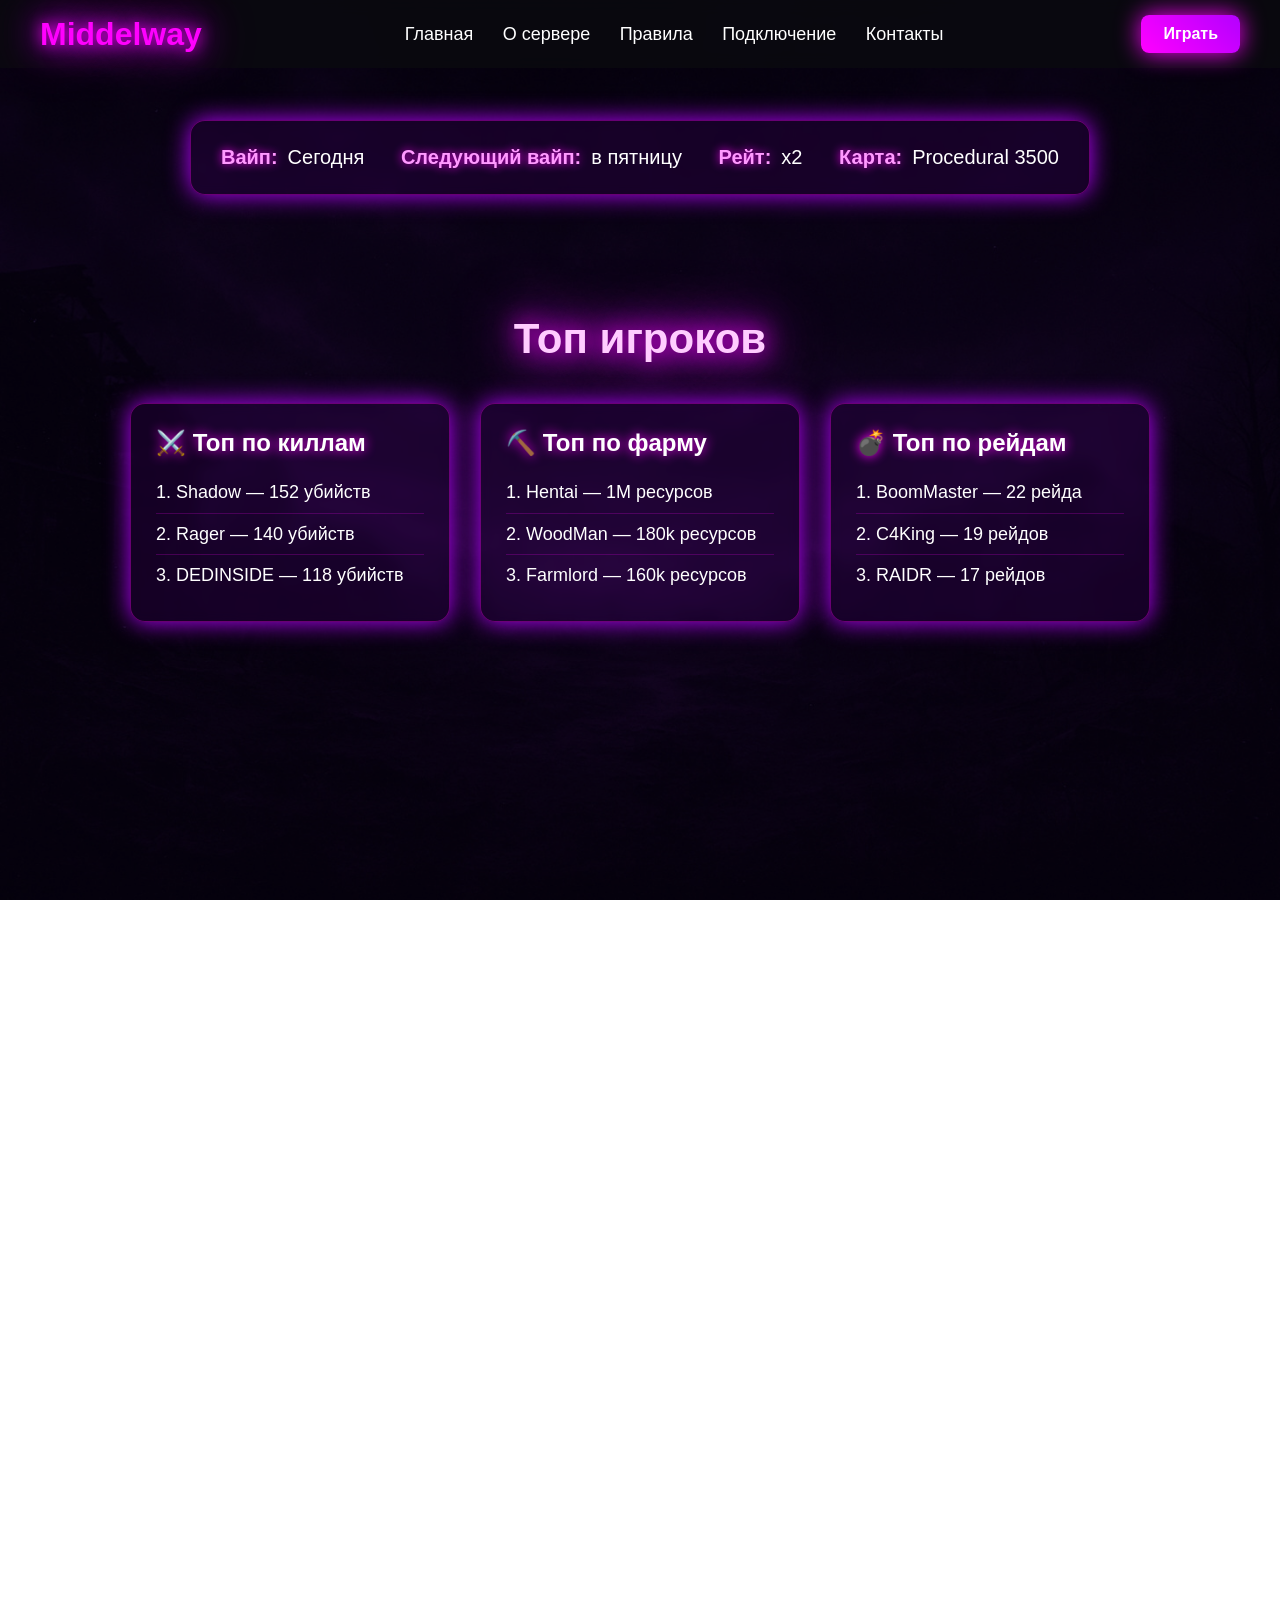
==== index.html @ d52a06a5 "Add files via upload" ====
<!DOCTYPE html>
<html lang="ru">
<head>
<meta charset="UTF-8" />
<meta name="viewport" content="width=device-width, initial-scale=1.0" />
<title>Middelway Rust Server</title>
<link rel="stylesheet" href="style.css" />
</head>
<body>

<header class="header">
  <div class="logo glow">Middelway</div>
  <nav id="navMenu">
    <a href="index.html">Главная</a>
    <a href="about.html">О сервере</a>
    <a href="rules.html">Правила</a>
    <a href="connect.html">Подключение</a>
    <a href="contacts.html">Контакты</a>
  </nav>

  <a href="steam://connect/YOUR-IP:PORT" class="play-btn">Играть</a>
  <div class="burger" onclick="toggleMenu()">☰</div>
</header>

<section class="server-info">
    <div class="info-line">
        <span class="info-title">Вайп:</span>
        <span class="info-value">Сегодня</span>
    </div>

    <div class="info-line">
        <span class="info-title">Следующий вайп:</span>
        <span class="info-value">в пятницу</span>
    </div>

    <div class="info-line">
        <span class="info-title">Рейт:</span>
        <span class="info-value">x2</span>
    </div>

    <div class="info-line">
        <span class="info-title">Карта:</span>
        <span class="info-value">Procedural 3500</span>
    </div>
</section>

<section class="top-stats">
    <h2>Топ игроков</h2>

    <div class="tops-container">

        <div class="top-card">
            <h3>⚔️ Топ по киллам</h3>
            <ul id="top-kills">
                <li>Загрузка...</li>
            </ul>
        </div>

        <div class="top-card">
            <h3>⛏️ Топ по фарму</h3>
            <ul id="top-farm">
                <li>Загрузка...</li>
            </ul>
        </div>

        <div class="top-card">
            <h3>💣 Топ по рейдам</h3>
            <ul id="top-raids">
                <li>Загрузка...</li>
            </ul>
        </div>

    </div>
</section>

<section id="home" class="hero">
  <div class="hero-overlay"></div>
</section>

<script>
function toggleMenu() {
    const menu = document.getElementById("navMenu");
    menu.style.display = menu.style.display === "flex" ? "none" : "flex";
}

function loadTopStats() {
    const kills = [
        "1. Shadow — 152 убийств",
        "2. Rager — 140 убийств",
        "3. DEDINSIDE — 118 убийств"
    ];

    const farm = [
        "1. Hentai — 1М ресурсов",
        "2. WoodMan — 180k ресурсов",
        "3. Farmlord — 160k ресурсов"
    ];

    const raids = [
        "1. BoomMaster — 22 рейда",
        "2. C4King — 19 рейдов",
        "3. RAIDR — 17 рейдов"
    ];

    document.getElementById("top-kills").innerHTML =
        kills.map(i => `<li>${i}</li>`).join("");

    document.getElementById("top-farm").innerHTML =
        farm.map(i => `<li>${i}</li>`).join("");

    document.getElementById("top-raids").innerHTML =
        raids.map(i => `<li>${i}</li>`).join("");
}

loadTopStats();

document.getElementById("server-online").textContent = "54 / 100";
</script>

</body>
</html>
---- style.css ----
/* ===== СБРОС ===== */
* {
    margin: 0;
    padding: 0;
    box-sizing: border-box;
    font-family: "Montserrat", sans-serif;
}

/* ===== ГЛОБАЛЬНЫЙ ФОН ===== */
body {
    background: url("images/rust-bg.jpg") center/cover no-repeat fixed;
    color: #fff;
    overflow-x: hidden;
}

/* ===== ГЛОБАЛЬНОЕ ЗАТЕМНЕНИЕ НА ВСЮ СТРАНИЦУ ===== */
body::before {
    content: "";
    position: fixed;
    inset: 0;
    background: rgba(0, 0, 0, 0.55);
    z-index: -1;
    pointer-events: none;
}

/* ===== HEADER ===== */
.header {
    width: 100%;
    padding: 15px 40px;
    display: flex;
    justify-content: space-between;
    align-items: center;
    background: rgba(10, 10, 15, 0.8);
    backdrop-filter: blur(8px);
    position: fixed;
    top: 0;
    z-index: 1000;
}

/* ЛОГО */
.logo {
    font-size: 32px;
    font-weight: 700;
    color: #ff00ff;
    text-shadow: 0 0 15px #ff00ff, 0 0 35px #b400ff, 0 0 55px #ff00ff;
}

/* ===== NAV ===== */
#navMenu a {
    margin-left: 25px;
    text-decoration: none;
    color: #fff;
    font-size: 18px;
    transition: 0.3s;
}

#navMenu a:hover {
    color: #ff00ff;
    text-shadow: 0 0 10px #ff00ff;
}

/* Кнопка Играть */
.play-btn {
    padding: 10px 22px;
    background: linear-gradient(45deg, #ff00ff, #b400ff);
    color: #fff;
    border-radius: 8px;
    text-decoration: none;
    font-weight: 700;
    margin-left: 20px;
    transition: 0.3s;
    box-shadow: 0 0 25px #ff00ff;
}

.play-btn:hover {
    background: linear-gradient(45deg, #ff33ff, #cc00ff);
    box-shadow: 0 0 40px #ff00ff;
}

/* ===== БУРГЕР ===== */
.burger {
    display: none;
    font-size: 32px;
    cursor: pointer;
    margin-left: 15px;
}

/* ===== HERO (ПРОЗРАЧНЫЙ, БЕЗ ФОНА) ===== */
.hero {
    height: 100vh;
    background: transparent;
    display: flex;
    flex-direction: column;
    justify-content: center;
    align-items: center;
    text-align: center;
    position: relative;
}

.hero h1 {
    z-index: 2;
    font-size: 60px;
    color: #ffccff;
    text-shadow:
        0 0 25px #ff00ff,
        0 0 45px #b400ff,
        0 0 70px #ff00ff;
}

.sub {
    z-index: 2;
    margin-top: 10px;
    font-size: 22px;
    color: #ffb7ff;
    text-shadow: 0 0 15px #ff00ff;
}

/* Кнопка */
.btn {
    z-index: 2;
    margin-top: 25px;
    padding: 12px 30px;
    background: rgba(255, 0, 255, 0.15);
    border: 2px solid #ff00ff;
    color: #ff00ff;
    font-size: 20px;
    border-radius: 10px;
    transition: 0.3s;
    box-shadow: 0 0 15px #8a00ff inset;
}

.btn:hover {
    background: #ff00ff;
    color: #000;
    box-shadow:
        0 0 20px #ff00ff,
        0 0 35px #b400ff,
        0 0 60px #ff00ff;
}

/* ===== INFO ===== */
.info {
    display: flex;
    justify-content: center;
    gap: 25px;
    padding: 80px 20px;
}

.info-card {
    width: 260px;
    padding: 20px;
    background: rgba(70, 0, 110, 0.25);
    backdrop-filter: blur(6px);
    border-radius: 15px;
    border: 1px solid rgba(255, 0, 255, 0.35);
    text-align: center;
    box-shadow: 0 0 25px #b400ff;
}

.info-card h3 {
    font-size: 22px;
    margin-bottom: 10px;
    text-shadow: 0 0 10px #ff00ff;
}

.info-card p {
    font-size: 20px;
}

/* ===== ADAPTIVE ===== */
@media (max-width: 850px) {

    #navMenu {
        display: none;
        position: absolute;
        top: 70px;
        right: 40px;
        background: rgba(0,0,0,0.85);
        padding: 15px;
        border-radius: 10px;
        flex-direction: column;
        gap: 10px;
        width: 180px;
    }

    .burger {
        display: block;
    }

    .info {
        flex-direction: column;
        align-items: center;
    }

    .hero h1 {
        font-size: 44px;
    }

    .btn {
        font-size: 18px;
    }
}

/* ===== ТОП ИГРОКОВ ===== */

.top-stats {
    padding: 120px 20px 80px;
    text-align: center;
}

.top-stats h2 {
    font-size: 42px;
    margin-bottom: 40px;
    color: #ffccff;
    text-shadow: 
        0 0 25px #ff00ff,
        0 0 45px #b400ff,
        0 0 70px #ff00ff;
}

.tops-container {
    display: flex;
    justify-content: center;
    gap: 30px;
    flex-wrap: wrap;
}

.top-card {
    width: 320px;
    padding: 25px;
    background: rgba(70, 0, 110, 0.25);
    backdrop-filter: blur(6px);
    border-radius: 15px;
    border: 1px solid rgba(255, 0, 255, 0.35);
    box-shadow: 0 0 25px #b400ff;
    text-align: left;
}

.top-card h3 {
    font-size: 24px;
    margin-bottom: 15px;
    text-shadow: 0 0 12px #ff00ff;
}

.top-card ul {
    list-style: none;
    font-size: 18px;
    line-height: 1.7;
}

.top-card li {
    padding: 5px 0;
    border-bottom: 1px solid rgba(255, 0, 255, 0.2);
}

.top-card li:last-child {
    border-bottom: none;
}

/* ===== АДАПТИВ ===== */

@media (max-width: 850px) {

    .top-stats h2 {
        font-size: 32px;
    }

    .top-card {
        width: 90%;
    }
}

/* ===== SERVER INFO PANEL ===== */
.server-info {
    margin-top: 120px;
    width: 90%;
    max-width: 900px;
    margin-left: auto;
    margin-right: auto;
    padding: 25px 30px;
    background: rgba(70, 0, 110, 0.25);
    backdrop-filter: blur(6px);
    border: 1px solid rgba(255, 0, 255, 0.35);
    border-radius: 15px;
    box-shadow: 0 0 25px #b400ff;
    display: flex;
    flex-wrap: wrap;
    justify-content: space-between;
    gap: 15px;
}

.info-line {
    display: flex;
    gap: 10px;
    font-size: 20px;
    align-items: center;
}

.info-title {
    font-weight: 700;
    color: #ff99ff;
    text-shadow: 0 0 10px #ff00ff;
}

.info-value {
    color: #ffffff;
}

/* Адаптив */
@media (max-width: 700px) {
    .server-info {
        flex-direction: column;
        text-align: center;
        gap: 8px;
    }
}
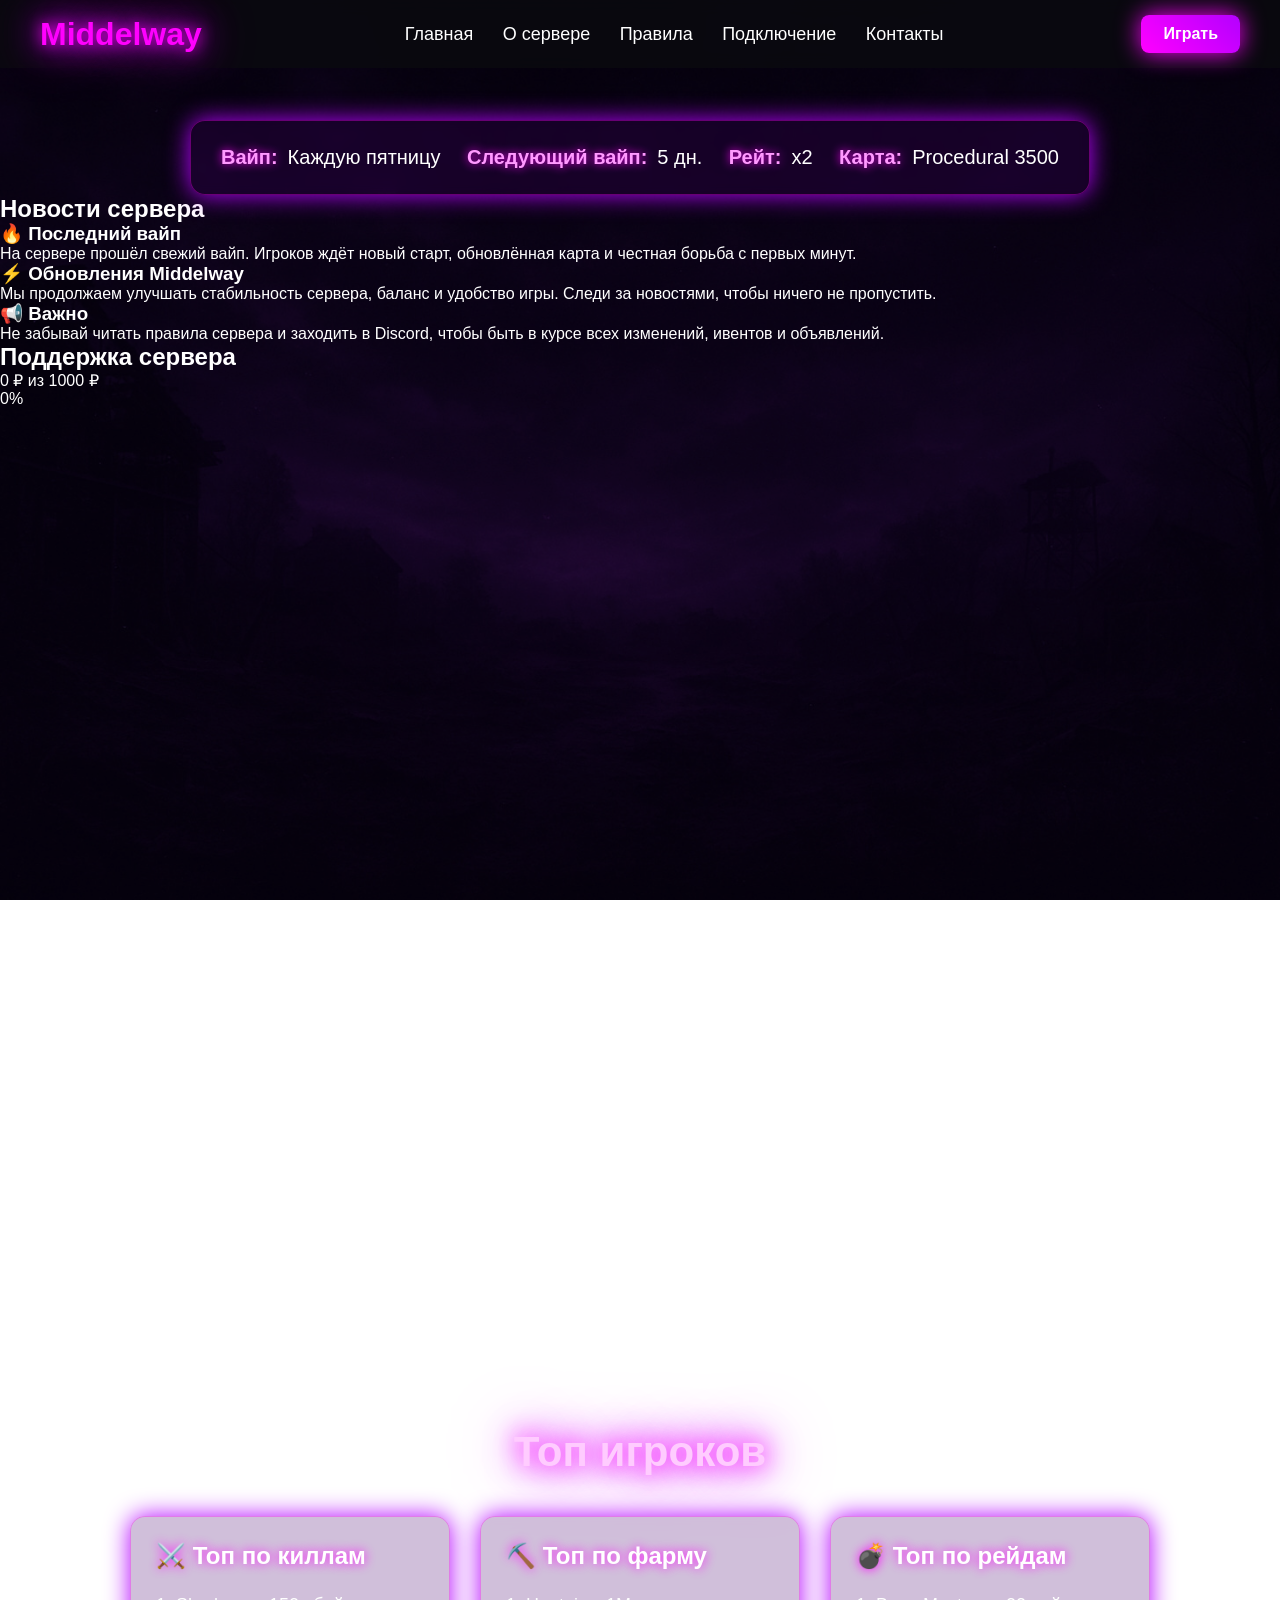
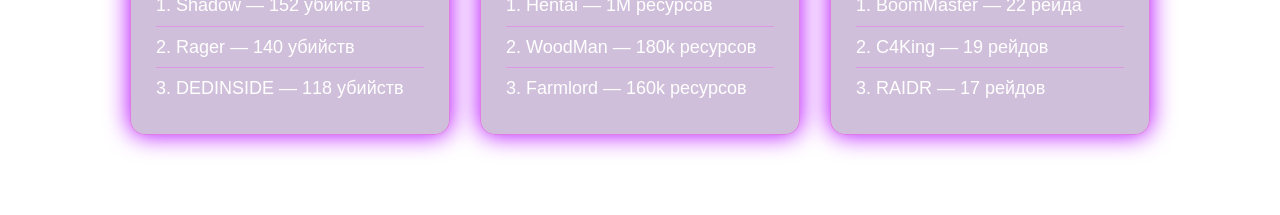
==== commit dbd80f24: "Update index.html" ====
--- a/index.html
+++ b/index.html
@@ -10,6 +10,7 @@
 
 <header class="header">
   <div class="logo glow">Middelway</div>
+
   <nav id="navMenu">
     <a href="index.html">Главная</a>
     <a href="about.html">О сервере</a>
@@ -18,19 +19,20 @@
     <a href="contacts.html">Контакты</a>
   </nav>
 
-  <a href="steam://connect/YOUR-IP:PORT" class="play-btn">Играть</a>
+  <a onclick="playRust()" class="play-btn">Играть</a>
+
   <div class="burger" onclick="toggleMenu()">☰</div>
 </header>
 
 <section class="server-info">
     <div class="info-line">
         <span class="info-title">Вайп:</span>
-        <span class="info-value">Сегодня</span>
+        <span class="info-value">Каждую пятницу</span>
     </div>
 
     <div class="info-line">
         <span class="info-title">Следующий вайп:</span>
-        <span class="info-value">в пятницу</span>
+        <span class="info-value" id="wipe-timer">Загрузка...</span>
     </div>
 
     <div class="info-line">
@@ -42,6 +44,56 @@
         <span class="info-title">Карта:</span>
         <span class="info-value">Procedural 3500</span>
     </div>
+</section>
+
+<section class="news-section">
+    <h2>Новости сервера</h2>
+
+    <div class="news-container">
+
+        <div class="news-card">
+            <h3>🔥 Последний вайп</h3>
+            <p>
+                На сервере прошёл свежий вайп. Игроков ждёт новый старт, обновлённая карта и честная борьба с первых минут.
+            </p>
+        </div>
+
+        <div class="news-card">
+            <h3>⚡ Обновления Middelway</h3>
+            <p>
+                Мы продолжаем улучшать стабильность сервера, баланс и удобство игры. Следи за новостями, чтобы ничего не пропустить.
+            </p>
+        </div>
+
+        <div class="news-card">
+            <h3>📢 Важно</h3>
+            <p>
+                Не забывай читать правила сервера и заходить в Discord, чтобы быть в курсе всех изменений, ивентов и объявлений.
+            </p>
+        </div>
+
+    </div>
+</section>
+
+<section class="donate-goal">
+    <h2>Поддержка сервера</h2>
+
+    <div class="donate-card">
+        <div class="donate-text">
+            <span id="donate-current">100</span> ₽ из
+            <span id="donate-goal">1000</span> ₽
+        </div>
+
+        <div class="progress-bar">
+            <div class="progress-fill" id="progress-fill"></div>
+        </div>
+
+        <div class="progress-percent" id="progress-percent">0%</div>
+    </div>
+</section>
+
+<section id="home" class="hero">
+  <div class="hero-overlay"></div>
 </section>
 
 <section class="top-stats">
@@ -73,16 +125,67 @@
     </div>
 </section>
 
-<section id="home" class="hero">
-  <div class="hero-overlay"></div>
-</section>
-
 <script>
 function toggleMenu() {
     const menu = document.getElementById("navMenu");
     menu.style.display = menu.style.display === "flex" ? "none" : "flex";
 }
 
+/* ФУНКЦИЯ ПОДКЛЮЧЕНИЯ К RUST */
+function playRust() {
+    window.location.href = "steam://run/252490//+connect%20195.60.166.169:28015";
+}
+
+/* АВТОМАТИЧЕСКИЙ ВАЙП КАЖДУЮ ПЯТНИЦУ */
+function getNextWipeDate() {
+    const now = new Date();
+
+    const wipeDay = 5;
+    const wipeHour = 15;
+    const wipeMinute = 0;
+    const wipeSecond = 0;
+
+    let next = new Date(now);
+    let daysUntil = wipeDay - now.getDay();
+
+    if (daysUntil < 0) {
+        daysUntil += 7;
+    }
+
+    next.setDate(now.getDate() + daysUntil);
+    next.setHours(wipeHour, wipeMinute, wipeSecond, 0);
+
+    if (next <= now) {
+        next.setDate(next.getDate() + 7);
+    }
+
+    return next;
+}
+
+function updateWipeTimer() {
+    const wipeTimerEl = document.getElementById("wipe-timer");
+    const now = new Date();
+    const nextWipe = getNextWipeDate();
+    const diff = nextWipe - now;
+
+    if (diff <= 0) {
+        wipeTimerEl.textContent = "Вайп!";
+        return;
+    }
+
+    const days = Math.floor(diff / (1000 * 60 * 60 * 24));
+    const hours = Math.floor((diff / (1000 * 60 * 60)) % 24);
+    const minutes = Math.floor((diff / (1000 * 60)) % 60);
+    const seconds = Math.floor((diff / (1000) % 60));
+
+    if (days >= 1) {
+        wipeTimerEl.textContent = `${days} дн.`;
+    } else {
+        wipeTimerEl.textContent = `${hours}ч ${minutes}м ${seconds}с`;
+    }
+}
+
+/* ТОП СТАТИСТИКА */
 function loadTopStats() {
     const kills = [
         "1. Shadow — 152 убийств",
@@ -112,9 +215,27 @@
         raids.map(i => `<li>${i}</li>`).join("");
 }
 
+/* ПРОГРЕСС ПОДДЕРЖКИ */
+function updateDonateProgress(current, goal) {
+    const currentEl = document.getElementById("donate-current");
+    const goalEl = document.getElementById("donate-goal");
+    const fillEl = document.getElementById("progress-fill");
+    const percentEl = document.getElementById("progress-percent");
+
+    const percent = Math.min((current / goal) * 100, 100);
+
+    currentEl.textContent = current;
+    goalEl.textContent = goal;
+    fillEl.style.width = percent + "%";
+    percentEl.textContent = Math.round(percent) + "%";
+}
+
 loadTopStats();
-
-document.getElementById("server-online").textContent = "54 / 100";
+updateWipeTimer();
+setInterval(updateWipeTimer, 1000);
+
+/* Тут меняешь суммы */
+updateDonateProgress(0, 1000);
 </script>
 
 </body>
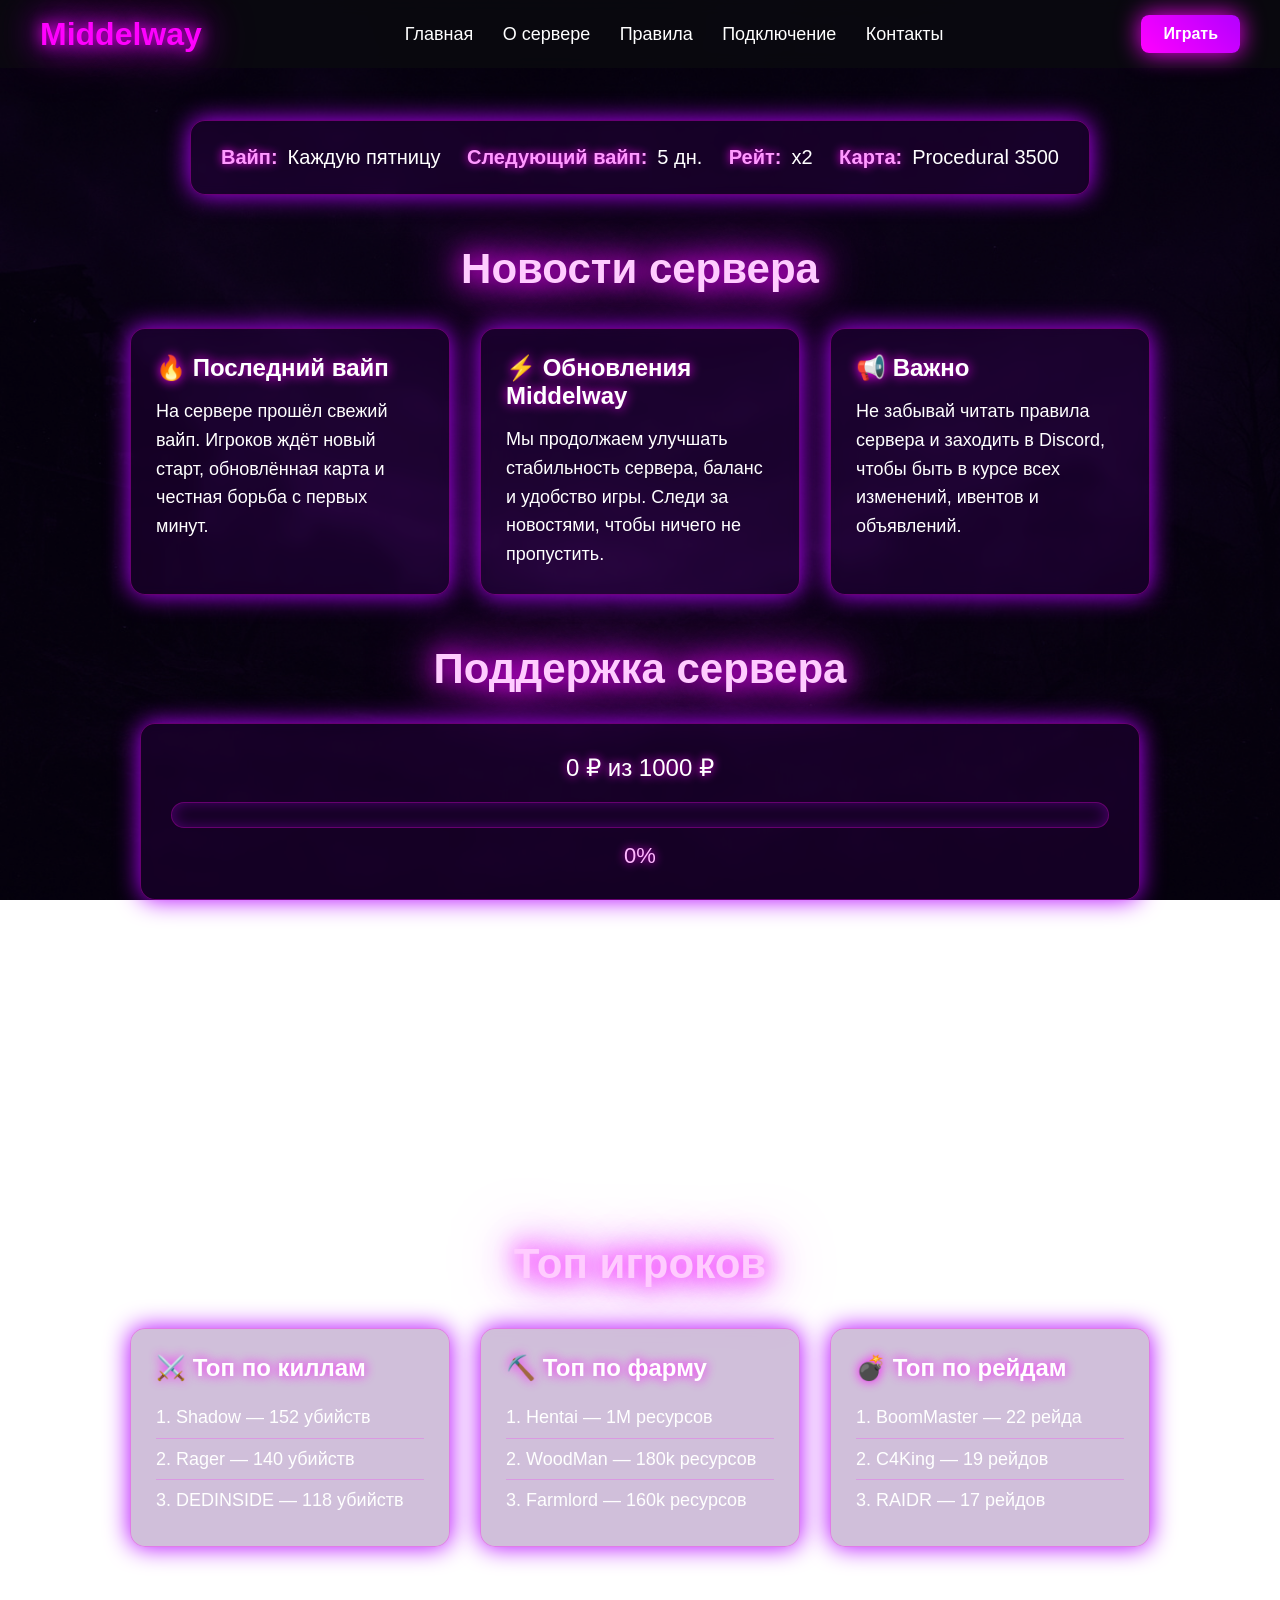
==== commit 44e45293: "Add files via upload" ====
--- a/index.html
+++ b/index.html
@@ -239,4 +239,4 @@
 </script>
 
 </body>
-</html>
+</html>
--- a/style.css
+++ b/style.css
@@ -70,6 +70,7 @@
     margin-left: 20px;
     transition: 0.3s;
     box-shadow: 0 0 25px #ff00ff;
+    cursor: pointer;
 }
 
 .play-btn:hover {
@@ -85,9 +86,9 @@
     margin-left: 15px;
 }
 
-/* ===== HERO (ПРОЗРАЧНЫЙ, БЕЗ ФОНА) ===== */
+/* ===== HERO ===== */
 .hero {
-    height: 100vh;
+    height: 250px;
     background: transparent;
     display: flex;
     flex-direction: column;
@@ -167,9 +168,152 @@
     font-size: 20px;
 }
 
+/* ===== SERVER INFO PANEL ===== */
+.server-info {
+    margin-top: 120px;
+    width: 90%;
+    max-width: 900px;
+    margin-left: auto;
+    margin-right: auto;
+    padding: 25px 30px;
+    background: rgba(70, 0, 110, 0.25);
+    backdrop-filter: blur(6px);
+    border: 1px solid rgba(255, 0, 255, 0.35);
+    border-radius: 15px;
+    box-shadow: 0 0 25px #b400ff;
+    display: flex;
+    flex-wrap: wrap;
+    justify-content: space-between;
+    gap: 15px;
+}
+
+.info-line {
+    display: flex;
+    gap: 10px;
+    font-size: 20px;
+    align-items: center;
+}
+
+.info-title {
+    font-weight: 700;
+    color: #ff99ff;
+    text-shadow: 0 0 10px #ff00ff;
+}
+
+.info-value {
+    color: #ffffff;
+}
+
+/* ===== NEWS ===== */
+.news-section {
+    width: 90%;
+    max-width: 1200px;
+    margin: 50px auto 0;
+    text-align: center;
+}
+
+.news-section h2 {
+    font-size: 42px;
+    margin-bottom: 35px;
+    color: #ffccff;
+    text-shadow:
+        0 0 25px #ff00ff,
+        0 0 45px #b400ff,
+        0 0 70px #ff00ff;
+}
+
+.news-container {
+    display: flex;
+    justify-content: center;
+    gap: 30px;
+    flex-wrap: wrap;
+}
+
+.news-card {
+    width: 320px;
+    padding: 25px;
+    background: rgba(70, 0, 110, 0.25);
+    backdrop-filter: blur(6px);
+    border-radius: 15px;
+    border: 1px solid rgba(255, 0, 255, 0.35);
+    box-shadow: 0 0 25px #b400ff;
+    text-align: left;
+    transition: 0.3s;
+}
+
+.news-card:hover {
+    transform: translateY(-5px);
+    box-shadow: 0 0 35px #ff00ff;
+}
+
+.news-card h3 {
+    font-size: 24px;
+    margin-bottom: 15px;
+    text-shadow: 0 0 12px #ff00ff;
+}
+
+.news-card p {
+    font-size: 18px;
+    line-height: 1.6;
+}
+
+/* ===== ТОП ИГРОКОВ ===== */
+.top-stats {
+    padding: 90px 20px 80px;
+    text-align: center;
+}
+
+.top-stats h2 {
+    font-size: 42px;
+    margin-bottom: 40px;
+    color: #ffccff;
+    text-shadow: 
+        0 0 25px #ff00ff,
+        0 0 45px #b400ff,
+        0 0 70px #ff00ff;
+}
+
+.tops-container {
+    display: flex;
+    justify-content: center;
+    gap: 30px;
+    flex-wrap: wrap;
+}
+
+.top-card {
+    width: 320px;
+    padding: 25px;
+    background: rgba(70, 0, 110, 0.25);
+    backdrop-filter: blur(6px);
+    border-radius: 15px;
+    border: 1px solid rgba(255, 0, 255, 0.35);
+    box-shadow: 0 0 25px #b400ff;
+    text-align: left;
+}
+
+.top-card h3 {
+    font-size: 24px;
+    margin-bottom: 15px;
+    text-shadow: 0 0 12px #ff00ff;
+}
+
+.top-card ul {
+    list-style: none;
+    font-size: 18px;
+    line-height: 1.7;
+}
+
+.top-card li {
+    padding: 5px 0;
+    border-bottom: 1px solid rgba(255, 0, 255, 0.2);
+}
+
+.top-card li:last-child {
+    border-bottom: none;
+}
+
 /* ===== ADAPTIVE ===== */
 @media (max-width: 850px) {
-
     #navMenu {
         display: none;
         position: absolute;
@@ -199,67 +343,6 @@
     .btn {
         font-size: 18px;
     }
-}
-
-/* ===== ТОП ИГРОКОВ ===== */
-
-.top-stats {
-    padding: 120px 20px 80px;
-    text-align: center;
-}
-
-.top-stats h2 {
-    font-size: 42px;
-    margin-bottom: 40px;
-    color: #ffccff;
-    text-shadow: 
-        0 0 25px #ff00ff,
-        0 0 45px #b400ff,
-        0 0 70px #ff00ff;
-}
-
-.tops-container {
-    display: flex;
-    justify-content: center;
-    gap: 30px;
-    flex-wrap: wrap;
-}
-
-.top-card {
-    width: 320px;
-    padding: 25px;
-    background: rgba(70, 0, 110, 0.25);
-    backdrop-filter: blur(6px);
-    border-radius: 15px;
-    border: 1px solid rgba(255, 0, 255, 0.35);
-    box-shadow: 0 0 25px #b400ff;
-    text-align: left;
-}
-
-.top-card h3 {
-    font-size: 24px;
-    margin-bottom: 15px;
-    text-shadow: 0 0 12px #ff00ff;
-}
-
-.top-card ul {
-    list-style: none;
-    font-size: 18px;
-    line-height: 1.7;
-}
-
-.top-card li {
-    padding: 5px 0;
-    border-bottom: 1px solid rgba(255, 0, 255, 0.2);
-}
-
-.top-card li:last-child {
-    border-bottom: none;
-}
-
-/* ===== АДАПТИВ ===== */
-
-@media (max-width: 850px) {
 
     .top-stats h2 {
         font-size: 32px;
@@ -268,42 +351,14 @@
     .top-card {
         width: 90%;
     }
-}
-
-/* ===== SERVER INFO PANEL ===== */
-.server-info {
-    margin-top: 120px;
-    width: 90%;
-    max-width: 900px;
-    margin-left: auto;
-    margin-right: auto;
-    padding: 25px 30px;
-    background: rgba(70, 0, 110, 0.25);
-    backdrop-filter: blur(6px);
-    border: 1px solid rgba(255, 0, 255, 0.35);
-    border-radius: 15px;
-    box-shadow: 0 0 25px #b400ff;
-    display: flex;
-    flex-wrap: wrap;
-    justify-content: space-between;
-    gap: 15px;
-}
-
-.info-line {
-    display: flex;
-    gap: 10px;
-    font-size: 20px;
-    align-items: center;
-}
-
-.info-title {
-    font-weight: 700;
-    color: #ff99ff;
-    text-shadow: 0 0 10px #ff00ff;
-}
-
-.info-value {
-    color: #ffffff;
+
+    .news-section h2 {
+        font-size: 32px;
+    }
+
+    .news-card {
+        width: 90%;
+    }
 }
 
 /* Адаптив */
@@ -314,3 +369,78 @@
         gap: 8px;
     }
 }
+/* ===== DONATE GOAL ===== */
+.donate-goal {
+    width: 90%;
+    max-width: 1000px;
+    margin: 50px auto 0;
+    text-align: center;
+}
+
+.donate-goal h2 {
+    font-size: 42px;
+    margin-bottom: 30px;
+    color: #ffccff;
+    text-shadow:
+        0 0 25px #ff00ff,
+        0 0 45px #b400ff,
+        0 0 70px #ff00ff;
+}
+
+.donate-card {
+    padding: 30px;
+    background: rgba(70, 0, 110, 0.25);
+    backdrop-filter: blur(6px);
+    border-radius: 15px;
+    border: 1px solid rgba(255, 0, 255, 0.35);
+    box-shadow: 0 0 25px #b400ff;
+}
+
+.donate-text {
+    font-size: 24px;
+    margin-bottom: 20px;
+    color: #fff;
+    text-shadow: 0 0 10px #ff00ff;
+}
+
+.progress-bar {
+    width: 100%;
+    height: 26px;
+    background: rgba(20, 0, 35, 0.9);
+    border-radius: 999px;
+    overflow: hidden;
+    border: 1px solid rgba(255, 0, 255, 0.35);
+    box-shadow: inset 0 0 15px rgba(180, 0, 255, 0.35);
+}
+
+.progress-fill {
+    height: 100%;
+    width: 0%;
+    border-radius: 999px;
+    background: linear-gradient(90deg, #ff00ff, #b400ff);
+    box-shadow:
+        0 0 15px #ff00ff,
+        0 0 30px #b400ff;
+    transition: width 0.8s ease;
+}
+
+.progress-percent {
+    margin-top: 15px;
+    font-size: 22px;
+    color: #ffb7ff;
+    text-shadow: 0 0 10px #ff00ff;
+}
+
+@media (max-width: 850px) {
+    .donate-goal h2 {
+        font-size: 32px;
+    }
+
+    .donate-text {
+        font-size: 20px;
+    }
+
+    .progress-percent {
+        font-size: 18px;
+    }
+}
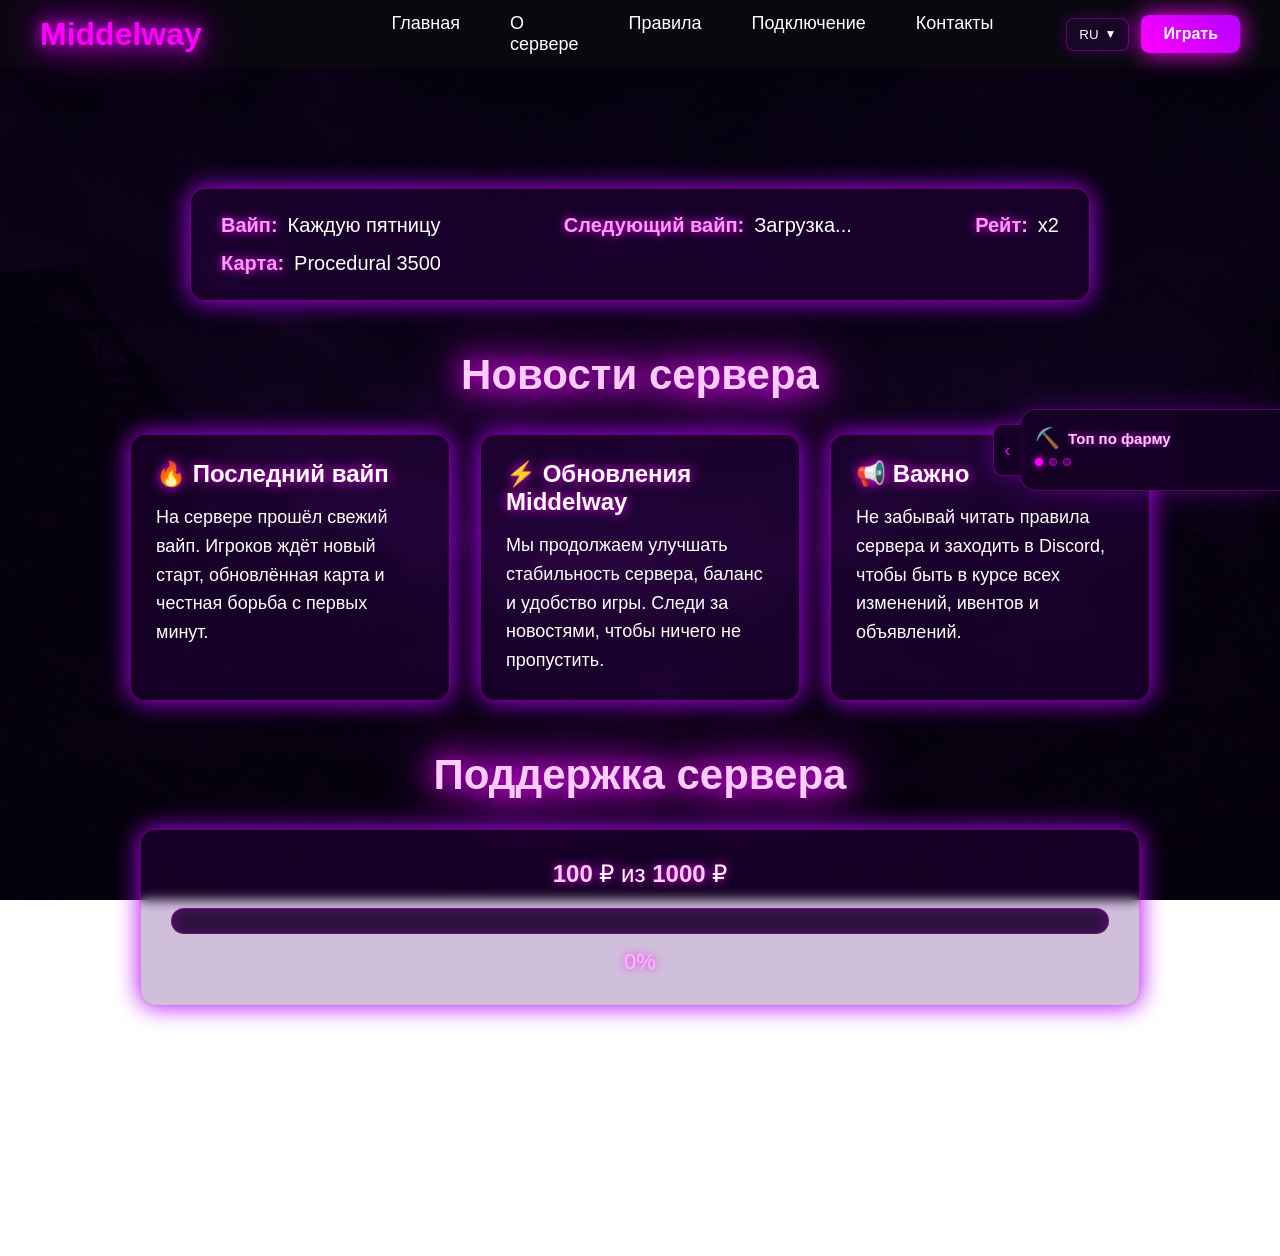
==== commit e96a9f5d: "Add files via upload" ====
--- a/index.html
+++ b/index.html
@@ -12,62 +12,74 @@
   <div class="logo glow">Middelway</div>
 
   <nav id="navMenu">
-    <a href="index.html">Главная</a>
-    <a href="about.html">О сервере</a>
-    <a href="rules.html">Правила</a>
-    <a href="connect.html">Подключение</a>
-    <a href="contacts.html">Контакты</a>
+    <a href="index.html" id="nav-home">Главная</a>
+    <a href="about.html" id="nav-about">О сервере</a>
+    <a href="rules.html" id="nav-rules">Правила</a>
+    <a href="connect.html" id="nav-connect">Подключение</a>
+    <a href="contacts.html" id="nav-contacts">Контакты</a>
   </nav>
 
-  <a onclick="playRust()" class="play-btn">Играть</a>
+  <a onclick="playRust()" class="play-btn" id="play-btn-text">Играть</a>
+
+  <div class="lang-dropdown">
+    <button class="lang-current" onclick="toggleLangMenu()">
+      <span id="current-lang-label">RU</span>
+      <span class="lang-arrow">▼</span>
+    </button>
+
+    <div class="lang-menu" id="lang-menu">
+      <button class="lang-option" onclick="setLanguage('ru')">Русский</button>
+      <button class="lang-option" onclick="setLanguage('en')">English</button>
+    </div>
+  </div>
 
   <div class="burger" onclick="toggleMenu()">☰</div>
 </header>
 
 <section class="server-info">
     <div class="info-line">
-        <span class="info-title">Вайп:</span>
-        <span class="info-value">Каждую пятницу</span>
+        <span class="info-title" id="wipe-title">Вайп:</span>
+        <span class="info-value" id="wipe-value">Каждую пятницу</span>
     </div>
 
     <div class="info-line">
-        <span class="info-title">Следующий вайп:</span>
+        <span class="info-title" id="next-wipe-title">Следующий вайп:</span>
         <span class="info-value" id="wipe-timer">Загрузка...</span>
     </div>
 
     <div class="info-line">
-        <span class="info-title">Рейт:</span>
+        <span class="info-title" id="rate-title">Рейт:</span>
         <span class="info-value">x2</span>
     </div>
 
     <div class="info-line">
-        <span class="info-title">Карта:</span>
+        <span class="info-title" id="map-title">Карта:</span>
         <span class="info-value">Procedural 3500</span>
     </div>
 </section>
 
 <section class="news-section">
-    <h2>Новости сервера</h2>
+    <h2 id="news-title">Новости сервера</h2>
 
     <div class="news-container">
 
         <div class="news-card">
-            <h3>🔥 Последний вайп</h3>
-            <p>
+            <h3 id="news1-title">🔥 Последний вайп</h3>
+            <p id="news1-text">
                 На сервере прошёл свежий вайп. Игроков ждёт новый старт, обновлённая карта и честная борьба с первых минут.
             </p>
         </div>
 
         <div class="news-card">
-            <h3>⚡ Обновления Middelway</h3>
-            <p>
+            <h3 id="news2-title">⚡ Обновления Middelway</h3>
+            <p id="news2-text">
                 Мы продолжаем улучшать стабильность сервера, баланс и удобство игры. Следи за новостями, чтобы ничего не пропустить.
             </p>
         </div>
 
         <div class="news-card">
-            <h3>📢 Важно</h3>
-            <p>
+            <h3 id="news3-title">📢 Важно</h3>
+            <p id="news3-text">
                 Не забывай читать правила сервера и заходить в Discord, чтобы быть в курсе всех изменений, ивентов и объявлений.
             </p>
         </div>
@@ -76,11 +88,11 @@
 </section>
 
 <section class="donate-goal">
-    <h2>Поддержка сервера</h2>
+    <h2 id="donate-title">Поддержка сервера</h2>
 
     <div class="donate-card">
         <div class="donate-text">
-            <span id="donate-current">100</span> ₽ из
+            <span id="donate-current">100</span> ₽ <span id="donate-from-text">из</span>
             <span id="donate-goal">1000</span> ₽
         </div>
 
@@ -92,37 +104,25 @@
     </div>
 </section>
 
+<div class="top-sidebar" id="top-sidebar">
+    <button class="top-sidebar-toggle" id="top-sidebar-toggle" onclick="toggleTopSidebar()" title="Скрыть">‹</button>
+    <div class="top-sidebar-inner" id="top-sidebar-inner">
+        <div class="top-sidebar-header">
+            <span class="top-sidebar-icon" id="top-sidebar-icon">⛏️</span>
+            <span class="top-sidebar-title" id="top-sidebar-title">Топ по фарму</span>
+        </div>
+        <div class="top-sidebar-dots">
+            <span class="top-dot active" data-i="0"></span>
+            <span class="top-dot" data-i="1"></span>
+            <span class="top-dot" data-i="2"></span>
+        </div>
+        <ul class="top-sidebar-list" id="top-sidebar-list"></ul>
+        <div class="top-sidebar-bar" id="top-sidebar-bar"></div>
+    </div>
+</div>
+
 <section id="home" class="hero">
   <div class="hero-overlay"></div>
-</section>
-
-<section class="top-stats">
-    <h2>Топ игроков</h2>
-
-    <div class="tops-container">
-
-        <div class="top-card">
-            <h3>⚔️ Топ по киллам</h3>
-            <ul id="top-kills">
-                <li>Загрузка...</li>
-            </ul>
-        </div>
-
-        <div class="top-card">
-            <h3>⛏️ Топ по фарму</h3>
-            <ul id="top-farm">
-                <li>Загрузка...</li>
-            </ul>
-        </div>
-
-        <div class="top-card">
-            <h3>💣 Топ по рейдам</h3>
-            <ul id="top-raids">
-                <li>Загрузка...</li>
-            </ul>
-        </div>
-
-    </div>
 </section>
 
 <script>
@@ -135,6 +135,18 @@
 function playRust() {
     window.location.href = "steam://run/252490//+connect%20195.60.166.169:28015";
 }
+
+/* ВЫПАДАЮЩЕЕ МЕНЮ ЯЗЫКА */
+function toggleLangMenu() {
+    document.querySelector(".lang-dropdown").classList.toggle("open");
+}
+
+document.addEventListener("click", function (e) {
+    const dropdown = document.querySelector(".lang-dropdown");
+    if (dropdown && !dropdown.contains(e.target)) {
+        dropdown.classList.remove("open");
+    }
+});
 
 /* АВТОМАТИЧЕСКИЙ ВАЙП КАЖДУЮ ПЯТНИЦУ */
 function getNextWipeDate() {
@@ -169,7 +181,7 @@
     const diff = nextWipe - now;
 
     if (diff <= 0) {
-        wipeTimerEl.textContent = "Вайп!";
+        wipeTimerEl.textContent = currentLang === "ru" ? "Вайп!" : "Wipe!";
         return;
     }
 
@@ -179,40 +191,213 @@
     const seconds = Math.floor((diff / (1000) % 60));
 
     if (days >= 1) {
-        wipeTimerEl.textContent = `${days} дн.`;
+        wipeTimerEl.textContent = currentLang === "ru"
+            ? `${days} дн.`
+            : `${days} d.`;
     } else {
-        wipeTimerEl.textContent = `${hours}ч ${minutes}м ${seconds}с`;
-    }
-}
-
-/* ТОП СТАТИСТИКА */
+        wipeTimerEl.textContent = currentLang === "ru"
+            ? `${hours}ч ${minutes}м ${seconds}с`
+            : `${hours}h ${minutes}m ${seconds}s`;
+    }
+}
+
+/* ТОП САЙДБАР — данные */
+const topData = {
+    ru: {
+        categories: [
+            {
+                icon: "⛏️",
+                title: "Топ по фарму",
+                items: [
+                    "Hentai — 1М ресурсов",
+                    "WoodMan — 850k ресурсов",
+                    "Farmlord — 780k ресурсов",
+                    "StoneKing — 640k ресурсов",
+                    "OreGod — 590k ресурсов",
+                    "TreeCutter — 520k ресурсов",
+                    "GrindMaster — 480k ресурсов",
+                    "MetalHead — 410k ресурсов",
+                    "SulfurBoy — 370k ресурсов",
+                    "Digger — 310k ресурсов"
+                ]
+            },
+            {
+                icon: "⚔️",
+                title: "Топ по убийствам",
+                items: [
+                    "Shadow — 152 убийства",
+                    "Rager — 140 убийств",
+                    "DEDINSIDE — 118 убийств",
+                    "Psycho — 104 убийства",
+                    "NightKiller — 97 убийств",
+                    "BloodyAce — 89 убийств",
+                    "Sniper1337 — 81 убийство",
+                    "HunterX — 74 убийства",
+                    "DarkWolf — 66 убийств",
+                    "SilentOne — 58 убийств"
+                ]
+            },
+            {
+                icon: "💣",
+                title: "Топ по взрывам",
+                items: [
+                    "BoomMaster — 22 рейда",
+                    "C4King — 19 рейдов",
+                    "RAIDR — 17 рейдов",
+                    "Destructor — 15 рейдов",
+                    "RocketMan — 13 рейдов",
+                    "BangBang — 11 рейдов",
+                    "Blaster — 10 рейдов",
+                    "ExplosiveX — 9 рейдов",
+                    "TNTguy — 7 рейдов",
+                    "CrashBandicoot — 6 рейдов"
+                ]
+            }
+        ]
+    },
+    en: {
+        categories: [
+            {
+                icon: "⛏️",
+                title: "Top Farming",
+                items: [
+                    "Hentai — 1M resources",
+                    "WoodMan — 850k resources",
+                    "Farmlord — 780k resources",
+                    "StoneKing — 640k resources",
+                    "OreGod — 590k resources",
+                    "TreeCutter — 520k resources",
+                    "GrindMaster — 480k resources",
+                    "MetalHead — 410k resources",
+                    "SulfurBoy — 370k resources",
+                    "Digger — 310k resources"
+                ]
+            },
+            {
+                icon: "⚔️",
+                title: "Top Kills",
+                items: [
+                    "Shadow — 152 kills",
+                    "Rager — 140 kills",
+                    "DEDINSIDE — 118 kills",
+                    "Psycho — 104 kills",
+                    "NightKiller — 97 kills",
+                    "BloodyAce — 89 kills",
+                    "Sniper1337 — 81 kills",
+                    "HunterX — 74 kills",
+                    "DarkWolf — 66 kills",
+                    "SilentOne — 58 kills"
+                ]
+            },
+            {
+                icon: "💣",
+                title: "Top Raids",
+                items: [
+                    "BoomMaster — 22 raids",
+                    "C4King — 19 raids",
+                    "RAIDR — 17 raids",
+                    "Destructor — 15 raids",
+                    "RocketMan — 13 raids",
+                    "BangBang — 11 raids",
+                    "Blaster — 10 raids",
+                    "ExplosiveX — 9 raids",
+                    "TNTguy — 7 raids",
+                    "CrashBandicoot — 6 raids"
+                ]
+            }
+        ]
+    }
+};
+
+let topIndex = 0;
+let topTimer = null;
+
+function renderTopSidebar(index, lang) {
+    const cats = topData[lang].categories;
+    const cat = cats[index];
+    const list = document.getElementById("top-sidebar-list");
+    const title = document.getElementById("top-sidebar-title");
+    const icon = document.getElementById("top-sidebar-icon");
+    const bar = document.getElementById("top-sidebar-bar");
+    const dots = document.querySelectorAll(".top-dot");
+
+    // fade out
+    list.style.opacity = "0";
+    list.style.transform = "translateY(10px)";
+
+    setTimeout(() => {
+        icon.textContent = cat.icon;
+        title.textContent = cat.title;
+        list.innerHTML = cat.items.map((item, i) =>
+            `<li><span class="top-num">${i + 1}</span>${item}</li>`
+        ).join("");
+
+        dots.forEach((d, i) => d.classList.toggle("active", i === index));
+
+        // reset & animate progress bar
+        bar.style.transition = "none";
+        bar.style.width = "0%";
+        requestAnimationFrame(() => {
+            requestAnimationFrame(() => {
+                bar.style.transition = "width 30s linear";
+                bar.style.width = "100%";
+            });
+        });
+
+        list.style.opacity = "1";
+        list.style.transform = "translateY(0)";
+    }, 250);
+}
+
+function toggleTopSidebar() {
+    const sidebar = document.getElementById("top-sidebar");
+    const btn = document.getElementById("top-sidebar-toggle");
+    const hidden = sidebar.classList.toggle("hidden");
+    btn.textContent = hidden ? "›" : "‹";
+    btn.title = hidden ? (currentLang === "ru" ? "Показать" : "Show") : (currentLang === "ru" ? "Скрыть" : "Hide");
+}
+
+function startTopRotation() {
+    renderTopSidebar(topIndex, currentLang);
+    if (topTimer) clearInterval(topTimer);
+    topTimer = setInterval(() => {
+        topIndex = (topIndex + 1) % 3;
+        renderTopSidebar(topIndex, currentLang);
+    }, 30000);
+}
+
+/* СКРЫТЬ / ПОКАЗАТЬ САЙДБАР */
+let sidebarHidden = false;
+
+function toggleTopSidebar() {
+    const sidebar = document.getElementById("top-sidebar");
+    const btn = document.getElementById("top-sidebar-toggle");
+    sidebarHidden = !sidebarHidden;
+    sidebar.classList.toggle("collapsed", sidebarHidden);
+    btn.textContent = sidebarHidden ? "›" : "‹";
+    localStorage.setItem("top-sidebar-hidden", sidebarHidden ? "1" : "0");
+}
+
+// Восстановить состояние при загрузке
+if (localStorage.getItem("top-sidebar-hidden") === "1") {
+    toggleTopSidebar();
+}
+
+// Клик по точкам для ручного переключения
+document.querySelectorAll(".top-dot").forEach(dot => {
+    dot.addEventListener("click", () => {
+        topIndex = parseInt(dot.dataset.i);
+        clearInterval(topTimer);
+        renderTopSidebar(topIndex, currentLang);
+        topTimer = setInterval(() => {
+            topIndex = (topIndex + 1) % 3;
+            renderTopSidebar(topIndex, currentLang);
+        }, 30000);
+    });
+});
+
 function loadTopStats() {
-    const kills = [
-        "1. Shadow — 152 убийств",
-        "2. Rager — 140 убийств",
-        "3. DEDINSIDE — 118 убийств"
-    ];
-
-    const farm = [
-        "1. Hentai — 1М ресурсов",
-        "2. WoodMan — 180k ресурсов",
-        "3. Farmlord — 160k ресурсов"
-    ];
-
-    const raids = [
-        "1. BoomMaster — 22 рейда",
-        "2. C4King — 19 рейдов",
-        "3. RAIDR — 17 рейдов"
-    ];
-
-    document.getElementById("top-kills").innerHTML =
-        kills.map(i => `<li>${i}</li>`).join("");
-
-    document.getElementById("top-farm").innerHTML =
-        farm.map(i => `<li>${i}</li>`).join("");
-
-    document.getElementById("top-raids").innerHTML =
-        raids.map(i => `<li>${i}</li>`).join("");
+    renderTopSidebar(topIndex, currentLang);
 }
 
 /* ПРОГРЕСС ПОДДЕРЖКИ */
@@ -230,12 +415,130 @@
     percentEl.textContent = Math.round(percent) + "%";
 }
 
-loadTopStats();
+/* ПЕРЕВОДЫ */
+const translations = {
+    ru: {
+        currentLang: "RU",
+        navHome: "Главная",
+        navAbout: "О сервере",
+        navRules: "Правила",
+        navConnect: "Подключение",
+        navContacts: "Контакты",
+        playBtn: "Играть",
+
+        wipeTitle: "Вайп:",
+        wipeValue: "Каждую пятницу",
+        nextWipeTitle: "Следующий вайп:",
+        rateTitle: "Рейт:",
+        mapTitle: "Карта:",
+
+        newsTitle: "Новости сервера",
+        donateTitle: "Поддержка сервера",
+        donateFromText: "из",
+        topTitle: "Топ игроков",
+
+        news1Title: "🔥 Последний вайп",
+        news1Text: "На сервере прошёл свежий вайп. Игроков ждёт новый старт, обновлённая карта и честная борьба с первых минут.",
+
+        news2Title: "⚡ Обновления Middelway",
+        news2Text: "Мы продолжаем улучшать стабильность сервера, баланс и удобство игры. Следи за новостями, чтобы ничего не пропустить.",
+
+        news3Title: "📢 Важно",
+        news3Text: "Не забывай читать правила сервера и заходить в Discord, чтобы быть в курсе всех изменений, ивентов и объявлений.",
+
+        topKillsTitle: "⚔️ Топ по киллам",
+        topFarmTitle: "⛏️ Топ по фарму",
+        topRaidsTitle: "💣 Топ по рейдам"
+    },
+
+    en: {
+        currentLang: "EN",
+        navHome: "Home",
+        navAbout: "About",
+        navRules: "Rules",
+        navConnect: "Connect",
+        navContacts: "Contacts",
+        playBtn: "Play",
+
+        wipeTitle: "Wipe:",
+        wipeValue: "Every Friday",
+        nextWipeTitle: "Next wipe:",
+        rateTitle: "Rate:",
+        mapTitle: "Map:",
+
+        newsTitle: "Server News",
+        donateTitle: "Server Support",
+        donateFromText: "of",
+        topTitle: "Top Players",
+
+        news1Title: "🔥 Latest Wipe",
+        news1Text: "A fresh wipe has started on the server. Players can enjoy a new beginning, an updated map, and a fair start from the first minutes.",
+
+        news2Title: "⚡ Middelway Updates",
+        news2Text: "We continue improving server stability, balance, and overall gameplay comfort. Stay tuned so you do not miss anything.",
+
+        news3Title: "📢 Important",
+        news3Text: "Do not forget to read the server rules and join Discord to stay informed about all changes, events, and announcements.",
+
+        topKillsTitle: "⚔️ Top Kills",
+        topFarmTitle: "⛏️ Top Farming",
+        topRaidsTitle: "💣 Top Raids"
+    }
+};
+
+let currentLang = "ru";
+
+function setLanguage(lang) {
+    currentLang = lang;
+    localStorage.setItem("site-lang", lang);
+
+    document.documentElement.lang = lang;
+
+    document.getElementById("current-lang-label").textContent = translations[lang].currentLang;
+
+    document.getElementById("nav-home").textContent = translations[lang].navHome;
+    document.getElementById("nav-about").textContent = translations[lang].navAbout;
+    document.getElementById("nav-rules").textContent = translations[lang].navRules;
+    document.getElementById("nav-connect").textContent = translations[lang].navConnect;
+    document.getElementById("nav-contacts").textContent = translations[lang].navContacts;
+    document.getElementById("play-btn-text").textContent = translations[lang].playBtn;
+
+    document.getElementById("wipe-title").textContent = translations[lang].wipeTitle;
+    document.getElementById("wipe-value").textContent = translations[lang].wipeValue;
+    document.getElementById("next-wipe-title").textContent = translations[lang].nextWipeTitle;
+    document.getElementById("rate-title").textContent = translations[lang].rateTitle;
+    document.getElementById("map-title").textContent = translations[lang].mapTitle;
+
+    document.getElementById("news-title").textContent = translations[lang].newsTitle;
+    document.getElementById("donate-title").textContent = translations[lang].donateTitle;
+    document.getElementById("donate-from-text").textContent = translations[lang].donateFromText;
+    document.getElementById("top-title").textContent = translations[lang].topTitle;
+
+    document.getElementById("news1-title").textContent = translations[lang].news1Title;
+    document.getElementById("news1-text").textContent = translations[lang].news1Text;
+
+    document.getElementById("news2-title").textContent = translations[lang].news2Title;
+    document.getElementById("news2-text").textContent = translations[lang].news2Text;
+
+    document.getElementById("news3-title").textContent = translations[lang].news3Title;
+    document.getElementById("news3-text").textContent = translations[lang].news3Text;
+
+    renderTopSidebar(topIndex, lang);
+    loadTopStats();
+    updateWipeTimer();
+
+    document.querySelector(".lang-dropdown").classList.remove("open");
+}
+
+const savedLang = localStorage.getItem("site-lang") || "ru";
+setLanguage(savedLang);
+
+startTopRotation();
 updateWipeTimer();
 setInterval(updateWipeTimer, 1000);
 
 /* Тут меняешь суммы */
-updateDonateProgress(0, 1000);
+updateDonateProgress(1000, 100000);
 </script>
 
 </body>
--- a/style.css
+++ b/style.css
@@ -76,6 +76,76 @@
 .play-btn:hover {
     background: linear-gradient(45deg, #ff33ff, #cc00ff);
     box-shadow: 0 0 40px #ff00ff;
+}
+
+/* ===== LANGUAGE DROPDOWN ===== */
+.lang-dropdown {
+    position: relative;
+    margin-left: 15px;
+}
+
+.lang-current {
+    display: flex;
+    align-items: center;
+    gap: 8px;
+    padding: 10px 14px;
+    background: rgba(70, 0, 110, 0.25);
+    border: 1px solid rgba(255, 0, 255, 0.35);
+    color: #fff;
+    border-radius: 8px;
+    cursor: pointer;
+    box-shadow: 0 0 15px rgba(180, 0, 255, 0.25);
+    transition: 0.3s;
+}
+
+.lang-current:hover {
+    background: linear-gradient(45deg, #ff00ff, #b400ff);
+    box-shadow: 0 0 20px #ff00ff;
+}
+
+.lang-arrow {
+    font-size: 12px;
+    transition: transform 0.3s ease;
+}
+
+.lang-dropdown.open .lang-arrow {
+    transform: rotate(180deg);
+}
+
+.lang-menu {
+    position: absolute;
+    top: calc(100% + 8px);
+    right: 0;
+    min-width: 150px;
+    display: none;
+    flex-direction: column;
+    background: rgba(10, 10, 15, 0.95);
+    border: 1px solid rgba(255, 0, 255, 0.35);
+    border-radius: 10px;
+    overflow: hidden;
+    box-shadow: 0 0 20px rgba(255, 0, 255, 0.25);
+    backdrop-filter: blur(8px);
+    z-index: 1200;
+}
+
+.lang-dropdown.open .lang-menu {
+    display: flex;
+}
+
+.lang-option {
+    padding: 12px 14px;
+    background: transparent;
+    border: none;
+    color: #fff;
+    text-align: left;
+    cursor: pointer;
+    transition: 0.3s;
+    font-size: 16px;
+}
+
+.lang-option:hover {
+    background: rgba(255, 0, 255, 0.18);
+    color: #ffccff;
 }
 
 /* ===== БУРГЕР ===== */
@@ -312,6 +382,80 @@
     border-bottom: none;
 }
 
+/* ===== DONATE GOAL ===== */
+.donate-goal {
+    width: 90%;
+    max-width: 1000px;
+    margin: 50px auto 0;
+    text-align: center;
+}
+
+.donate-goal h2 {
+    font-size: 42px;
+    margin-bottom: 30px;
+    color: #ffccff;
+    text-shadow:
+        0 0 25px #ff00ff,
+        0 0 45px #b400ff,
+        0 0 70px #ff00ff;
+}
+
+.donate-card {
+    padding: 30px;
+    background: rgba(70, 0, 110, 0.25);
+    backdrop-filter: blur(6px);
+    border-radius: 15px;
+    border: 1px solid rgba(255, 0, 255, 0.35);
+    box-shadow: 0 0 25px #b400ff;
+    transition: 0.3s;
+}
+
+.donate-card:hover {
+    transform: translateY(-5px);
+    box-shadow: 0 0 35px #ff00ff;
+}
+
+.donate-text {
+    font-size: 24px;
+    margin-bottom: 20px;
+    color: #fff;
+    text-shadow: 0 0 10px #ff00ff;
+}
+
+#donate-current,
+#donate-goal {
+    color: #ffccff;
+    font-weight: 700;
+}
+
+.progress-bar {
+    width: 100%;
+    height: 26px;
+    background: rgba(20, 0, 35, 0.9);
+    border-radius: 999px;
+    overflow: hidden;
+    border: 1px solid rgba(255, 0, 255, 0.35);
+    box-shadow: inset 0 0 15px rgba(180, 0, 255, 0.35);
+}
+
+.progress-fill {
+    height: 100%;
+    width: 0%;
+    border-radius: 999px;
+    background: linear-gradient(90deg, #ff00ff, #b400ff);
+    box-shadow:
+        0 0 15px #ff00ff,
+        0 0 30px #b400ff;
+    transition: width 0.8s ease;
+}
+
+.progress-percent {
+    margin-top: 15px;
+    font-size: 22px;
+    color: #ffb7ff;
+    text-shadow: 0 0 10px #ff00ff;
+}
+
 /* ===== ADAPTIVE ===== */
 @media (max-width: 850px) {
     #navMenu {
@@ -359,88 +503,350 @@
     .news-card {
         width: 90%;
     }
-}
-
-/* Адаптив */
+
+    .donate-goal h2 {
+        font-size: 32px;
+    }
+
+    .donate-text {
+        font-size: 20px;
+    }
+
+    .progress-percent {
+        font-size: 18px;
+    }
+
+    .lang-dropdown {
+        margin-left: 10px;
+    }
+
+    .lang-current {
+        padding: 8px 12px;
+    }
+
+    .lang-menu {
+        right: auto;
+        left: 0;
+    }
+}
+/* правый блок в header */
+.header {
+    display: flex;
+    align-items: center;
+}
+
+/* меню по центру */
+#navMenu {
+    margin-left: 40px;
+}
+
+/* кнопка играть */
+.play-btn {
+    order: 2;
+    margin-left: 12px;
+}
+
+/* язык перед кнопкой */
+.lang-dropdown {
+    order: 1;
+    margin-left: auto;
+}
+
+/* бургер справа */
+.burger {
+    order: 3;
+    margin-left: 12px;
+}
+/* центрируем меню */
+#navMenu {
+    position: absolute;
+    left: 50%;
+    transform: translateX(-50%);
+    display: flex;
+    gap: 25px;
+}
+
+/* чтобы header корректно работал */
+.header {
+    position: relative;
+    display: flex;
+    align-items: center;
+}
+
+/* правый блок (язык + играть + бургер) */
+.lang-dropdown {
+    margin-left: auto;
+    order: 1;
+}
+
+.play-btn {
+    order: 2;
+    margin-left: 12px;
+}
+
+.burger {
+    order: 3;
+    margin-left: 12px;
+}
+/* ===== ДОБАВЛЕНО: как на главной ===== */
+
+#navMenu {
+    flex: 1;
+    display: flex;
+    justify-content: center;
+}
+
+.header-right {
+    display: flex;
+    align-items: center;
+    gap: 10px;
+}
+
+/* ===== LANGUAGE ===== */
+
+.lang-dropdown {
+    position: relative;
+}
+
+.lang-current {
+    display: flex;
+    align-items: center;
+    gap: 6px;
+    padding: 8px 12px;
+    background: rgba(70, 0, 110, 0.25);
+    border: 1px solid rgba(255, 0, 255, 0.35);
+    border-radius: 8px;
+    cursor: pointer;
+    color: #fff;
+}
+
+.lang-menu {
+    position: absolute;
+    top: 110%;
+    right: 0;
+    display: none;
+    flex-direction: column;
+    background: rgba(10,10,15,0.95);
+    border-radius: 8px;
+    overflow: hidden;
+}
+
+.lang-dropdown.open .lang-menu {
+    display: flex;
+}
+
+.lang-option {
+    padding: 10px;
+    background: none;
+    border: none;
+    color: #fff;
+    cursor: pointer;
+}
+
+.lang-option:hover {
+    background: rgba(255,0,255,0.2);
+}
+
+/* ===== MOBILE ===== */
 @media (max-width: 700px) {
     .server-info {
         flex-direction: column;
         text-align: center;
         gap: 8px;
     }
-}
-/* ===== DONATE GOAL ===== */
-.donate-goal {
-    width: 90%;
-    max-width: 1000px;
-    margin: 50px auto 0;
-    text-align: center;
-}
-
-.donate-goal h2 {
-    font-size: 42px;
-    margin-bottom: 30px;
-    color: #ffccff;
-    text-shadow:
-        0 0 25px #ff00ff,
-        0 0 45px #b400ff,
-        0 0 70px #ff00ff;
-}
-
-.donate-card {
-    padding: 30px;
-    background: rgba(70, 0, 110, 0.25);
-    backdrop-filter: blur(6px);
-    border-radius: 15px;
-    border: 1px solid rgba(255, 0, 255, 0.35);
-    box-shadow: 0 0 25px #b400ff;
-}
-
-.donate-text {
-    font-size: 24px;
-    margin-bottom: 20px;
-    color: #fff;
-    text-shadow: 0 0 10px #ff00ff;
-}
-
-.progress-bar {
-    width: 100%;
-    height: 26px;
-    background: rgba(20, 0, 35, 0.9);
-    border-radius: 999px;
-    overflow: hidden;
-    border: 1px solid rgba(255, 0, 255, 0.35);
-    box-shadow: inset 0 0 15px rgba(180, 0, 255, 0.35);
-}
-
-.progress-fill {
-    height: 100%;
-    width: 0%;
-    border-radius: 999px;
-    background: linear-gradient(90deg, #ff00ff, #b400ff);
-    box-shadow:
-        0 0 15px #ff00ff,
-        0 0 30px #b400ff;
-    transition: width 0.8s ease;
-}
-
-.progress-percent {
-    margin-top: 15px;
-    font-size: 22px;
-    color: #ffb7ff;
-    text-shadow: 0 0 10px #ff00ff;
-}
-
-@media (max-width: 850px) {
-    .donate-goal h2 {
-        font-size: 32px;
-    }
-
-    .donate-text {
-        font-size: 20px;
-    }
-
-    .progress-percent {
-        font-size: 18px;
-    }
-}+}
+/* ===== TOP SIDEBAR ===== */
+.top-sidebar {
+    position: fixed;
+    right: 0;
+    top: 50%;
+    transform: translateY(-50%);
+    width: 260px;
+    background: rgba(20, 0, 35, 0.92);
+    border: 1px solid rgba(255, 0, 255, 0.35);
+    border-right: none;
+    border-radius: 16px 0 0 16px;
+    box-shadow: -4px 0 30px rgba(180, 0, 255, 0.3);
+    backdrop-filter: blur(10px);
+    z-index: 900;
+    padding: 16px 14px 12px;
+    overflow: hidden;
+}
+
+.top-sidebar-header {
+    display: flex;
+    align-items: center;
+    gap: 8px;
+    margin-bottom: 8px;
+}
+
+.top-sidebar-icon {
+    font-size: 20px;
+}
+
+.top-sidebar-title {
+    font-size: 15px;
+    font-weight: 700;
+    color: #ffccff;
+    text-shadow: 0 0 10px #ff00ff;
+    white-space: nowrap;
+    overflow: hidden;
+    text-overflow: ellipsis;
+}
+
+.top-sidebar-dots {
+    display: flex;
+    gap: 6px;
+    margin-bottom: 10px;
+}
+
+.top-dot {
+    width: 8px;
+    height: 8px;
+    border-radius: 50%;
+    background: rgba(255, 0, 255, 0.3);
+    border: 1px solid rgba(255, 0, 255, 0.5);
+    cursor: pointer;
+    transition: 0.3s;
+}
+
+.top-dot.active {
+    background: #ff00ff;
+    box-shadow: 0 0 8px #ff00ff;
+}
+
+.top-sidebar-list {
+    list-style: none;
+    font-size: 13px;
+    line-height: 1.5;
+    transition: opacity 0.25s ease, transform 0.25s ease;
+}
+
+.top-sidebar-list li {
+    display: flex;
+    align-items: center;
+    gap: 6px;
+    padding: 4px 0;
+    border-bottom: 1px solid rgba(255, 0, 255, 0.1);
+    color: #f0d0ff;
+}
+
+.top-sidebar-list li:last-child {
+    border-bottom: none;
+}
+
+.top-num {
+    min-width: 18px;
+    font-weight: 700;
+    color: #ff00ff;
+    text-shadow: 0 0 6px #ff00ff;
+    font-size: 12px;
+}
+
+.top-sidebar-bar {
+    height: 2px;
+    width: 0%;
+    background: linear-gradient(90deg, #ff00ff, #b400ff);
+    border-radius: 2px;
+    margin-top: 10px;
+    box-shadow: 0 0 6px #ff00ff;
+}
+
+@media (max-width: 850px) {
+    .top-sidebar {
+        display: none;
+    }
+}
+
+/* ===== TOP SIDEBAR TOGGLE ===== */
+.top-sidebar-toggle {
+    position: absolute;
+    left: -22px;
+    top: 50%;
+    transform: translateY(-50%);
+    width: 22px;
+    height: 44px;
+    background: rgba(20, 0, 35, 0.92);
+    border: 1px solid rgba(255, 0, 255, 0.35);
+    border-right: none;
+    border-radius: 8px 0 0 8px;
+    color: #ff00ff;
+    font-size: 18px;
+    cursor: pointer;
+    display: flex;
+    align-items: center;
+    justify-content: center;
+    box-shadow: -4px 0 15px rgba(180, 0, 255, 0.2);
+    transition: background 0.2s, box-shadow 0.2s;
+    padding: 0;
+    line-height: 1;
+}
+
+.top-sidebar-toggle:hover {
+    background: rgba(255, 0, 255, 0.2);
+    box-shadow: -4px 0 20px rgba(255, 0, 255, 0.4);
+}
+
+.top-sidebar-inner {
+    transition: opacity 0.3s ease;
+}
+
+.top-sidebar.collapsed {
+    width: 0;
+    padding: 0;
+    border-color: transparent;
+    box-shadow: none;
+}
+
+.top-sidebar.collapsed .top-sidebar-inner {
+    opacity: 0;
+    pointer-events: none;
+    overflow: hidden;
+    width: 0;
+}
+
+.top-sidebar {
+    transition: width 0.35s ease, padding 0.35s ease;
+    overflow: visible;
+}
+
+/* ===== SIDEBAR TOGGLE BUTTON ===== */
+.top-sidebar-toggle {
+    position: absolute;
+    left: -28px;
+    top: 50%;
+    transform: translateY(-50%);
+    width: 28px;
+    height: 52px;
+    background: rgba(20, 0, 35, 0.92);
+    border: 1px solid rgba(255, 0, 255, 0.35);
+    border-right: none;
+    border-radius: 10px 0 0 10px;
+    color: #ff00ff;
+    font-size: 18px;
+    cursor: pointer;
+    display: flex;
+    align-items: center;
+    justify-content: center;
+    box-shadow: -4px 0 15px rgba(180, 0, 255, 0.25);
+    transition: background 0.3s, box-shadow 0.3s;
+    line-height: 1;
+    padding: 0;
+}
+
+.top-sidebar-toggle:hover {
+    background: rgba(255, 0, 255, 0.2);
+    box-shadow: -4px 0 20px rgba(255, 0, 255, 0.4);
+}
+
+.top-sidebar.hidden {
+    transform: translateY(-50%) translateX(100%);
+}
+
+.top-sidebar.hidden .top-sidebar-toggle {
+    left: -28px;
+}
+
+.top-sidebar {
+    transition: transform 0.4s cubic-bezier(0.4, 0, 0.2, 1);
+}
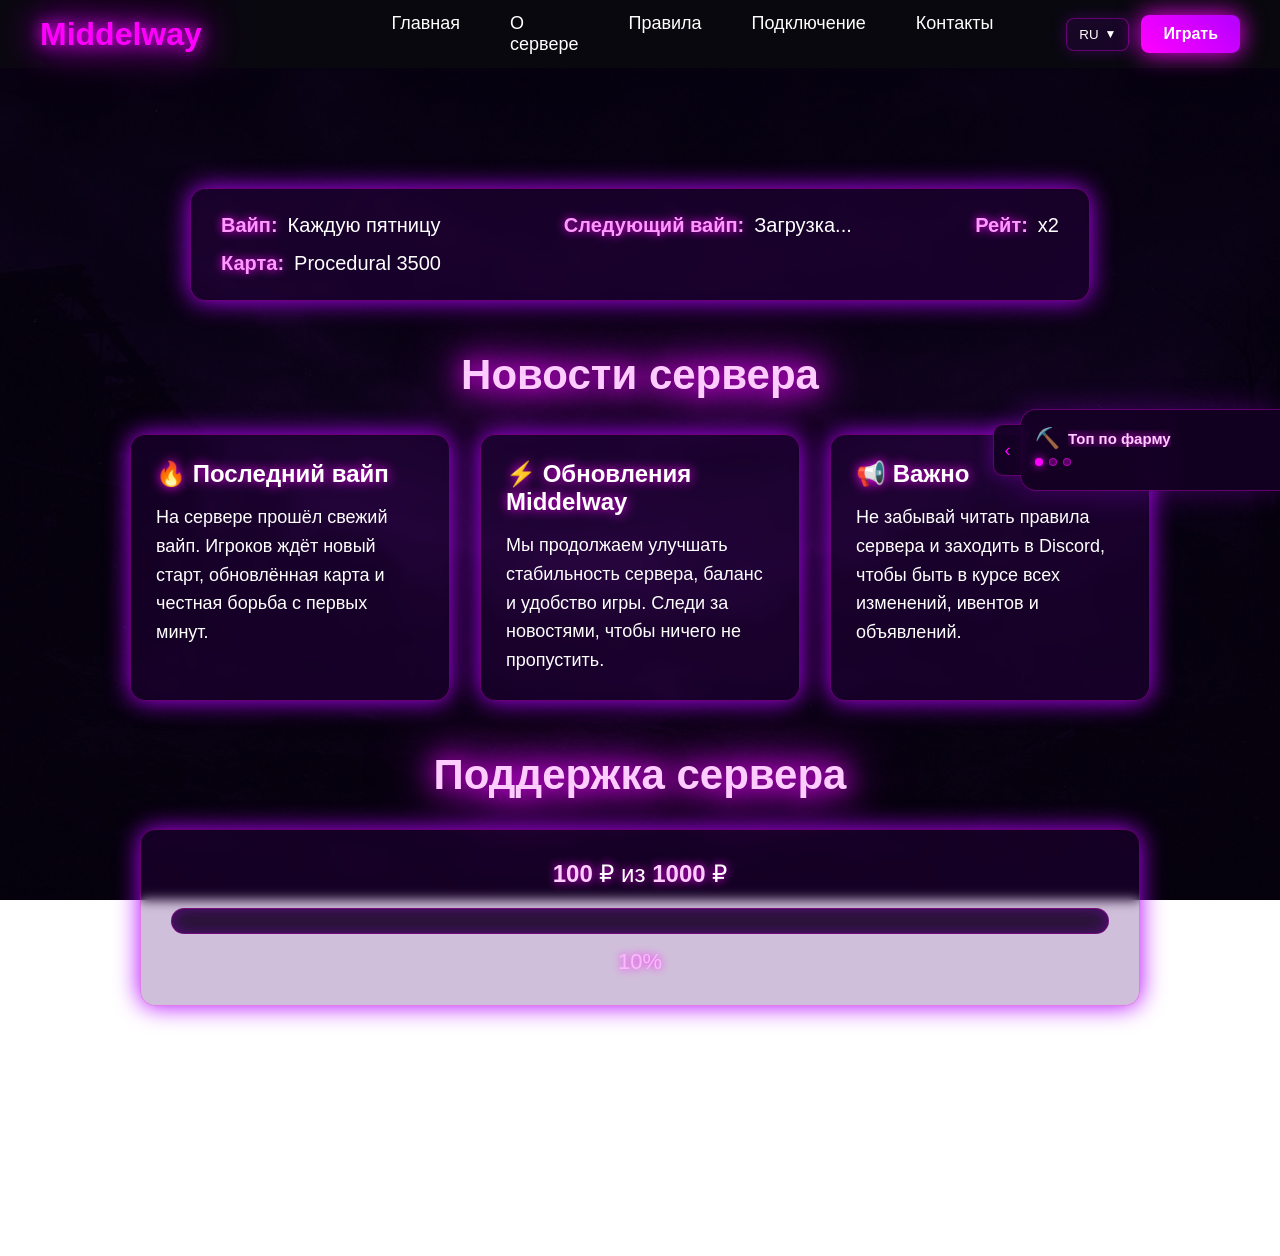
==== commit 29bf9f06: "Update index.html" ====
--- a/index.html
+++ b/index.html
@@ -100,7 +100,7 @@
             <div class="progress-fill" id="progress-fill"></div>
         </div>
 
-        <div class="progress-percent" id="progress-percent">0%</div>
+        <div class="progress-percent" id="progress-percent">10%</div>
     </div>
 </section>
 
@@ -349,14 +349,14 @@
     }, 250);
 }
 
-function toggleTopSidebar() {
-    const sidebar = document.getElementById("top-sidebar");
-    const btn = document.getElementById("top-sidebar-toggle");
-    const hidden = sidebar.classList.toggle("hidden");
-    btn.textContent = hidden ? "›" : "‹";
-    btn.title = hidden ? (currentLang === "ru" ? "Показать" : "Show") : (currentLang === "ru" ? "Скрыть" : "Hide");
-}
-
+function toggleTopSidebar() {
+    const sidebar = document.getElementById("top-sidebar");
+    const btn = document.getElementById("top-sidebar-toggle");
+    const hidden = sidebar.classList.toggle("hidden");
+    btn.textContent = hidden ? "›" : "‹";
+    btn.title = hidden ? (currentLang === "ru" ? "Показать" : "Show") : (currentLang === "ru" ? "Скрыть" : "Hide");
+}
+
 function startTopRotation() {
     renderTopSidebar(topIndex, currentLang);
     if (topTimer) clearInterval(topTimer);
@@ -542,4 +542,4 @@
 </script>
 
 </body>
-</html>+</html>
